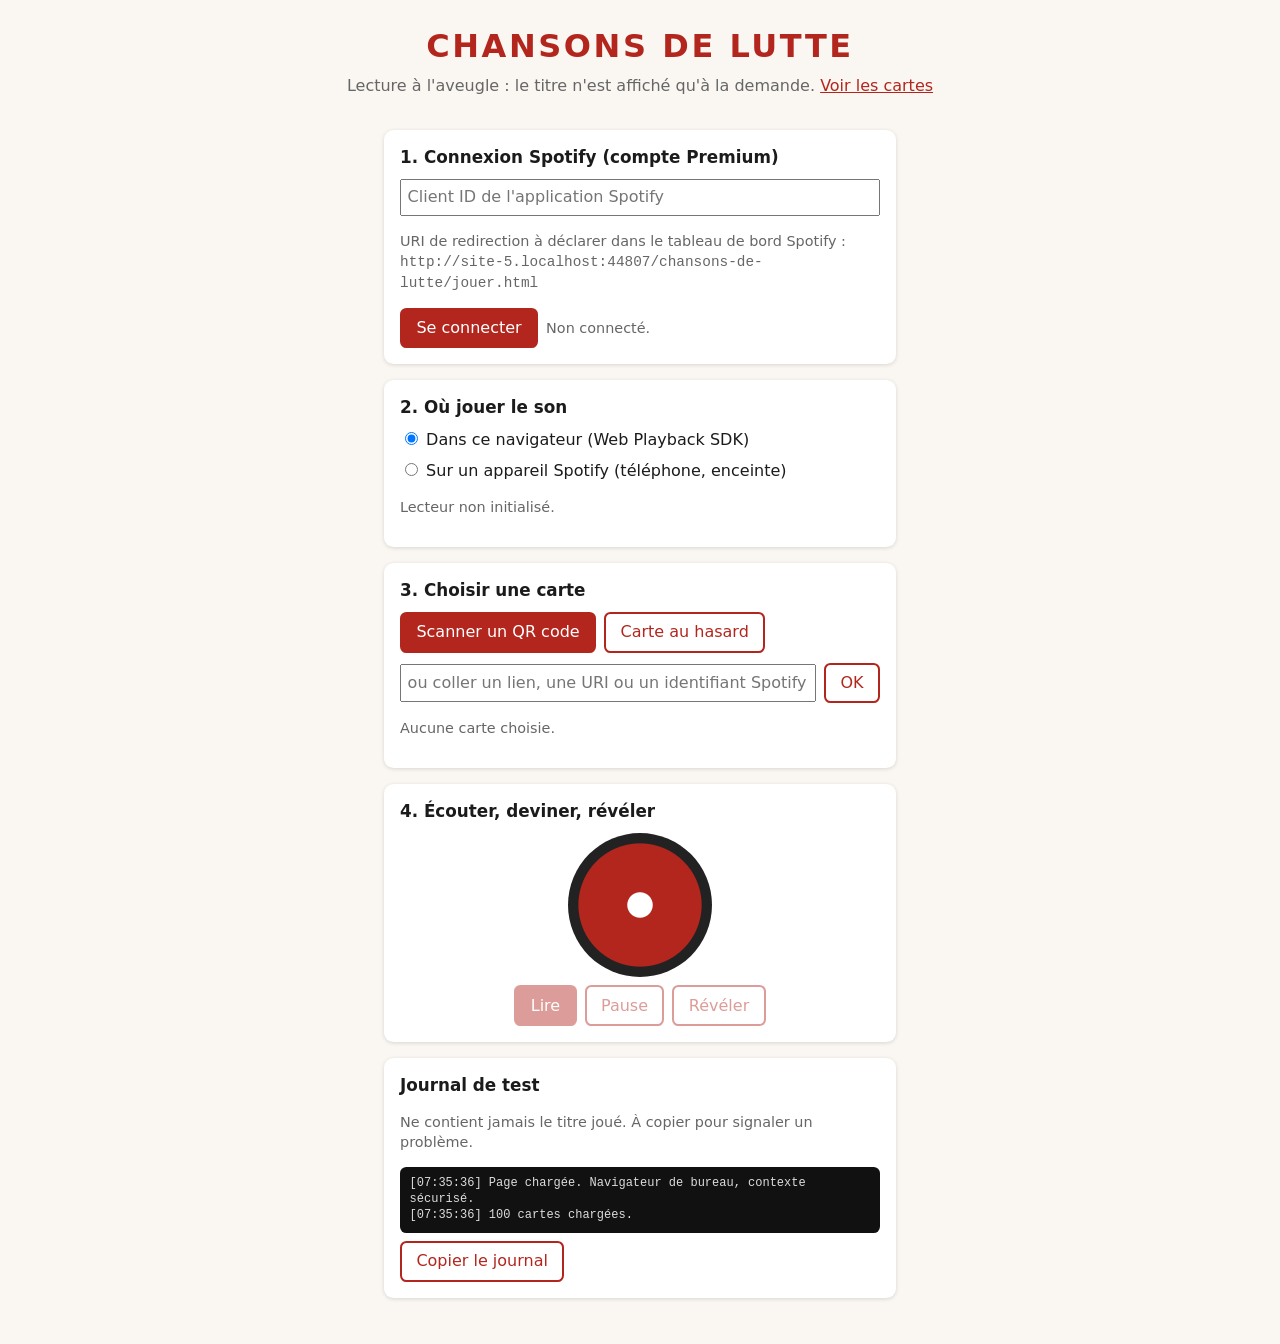
==== chansons-de-lutte/jouer.html @ a7c6dacf "Ajoute Chansons de lutte : CSV nettoyé, générateur de cartes, site et page de test Spotify - data/ch" ====
<!DOCTYPE html>
<html lang="fr">
<head>
<meta charset="utf-8">
<meta name="viewport" content="width=device-width, initial-scale=1">
<title>Chansons de lutte — jouer</title>
<link rel="stylesheet" href="style.css">
</head>
<body>
<header class="entete">
  <h1>Chansons de lutte</h1>
  <p>Lecture à l'aveugle : le titre n'est affiché qu'à la demande. <a href="./">Voir les cartes</a></p>
</header>

<main class="jeu">
  <section class="bloc" id="bloc-connexion">
    <h2>1. Connexion Spotify (compte Premium)</h2>
    <div class="ligne" id="ligne-client">
      <input type="text" id="client-id" placeholder="Client ID de l'application Spotify" autocomplete="off" spellcheck="false">
    </div>
    <p class="etat">URI de redirection à déclarer dans le tableau de bord Spotify :<br><code id="uri-redirection"></code></p>
    <div class="ligne">
      <button type="button" id="connexion">Se connecter</button>
      <button type="button" id="deconnexion" class="secondaire cache">Se déconnecter</button>
      <span class="etat" id="etat-connexion">Non connecté.</span>
    </div>
  </section>

  <section class="bloc">
    <h2>2. Où jouer le son</h2>
    <div class="ligne">
      <label><input type="radio" name="mode" value="sdk" checked> Dans ce navigateur (Web Playback SDK)</label>
      <label><input type="radio" name="mode" value="connect"> Sur un appareil Spotify (téléphone, enceinte)</label>
    </div>
    <div class="ligne" id="ligne-appareils" hidden>
      <select id="appareils"></select>
      <button type="button" id="rafraichir-appareils" class="secondaire">Actualiser</button>
    </div>
    <p class="etat" id="etat-lecteur">Lecteur non initialisé.</p>
  </section>

  <section class="bloc">
    <h2>3. Choisir une carte</h2>
    <div class="ligne">
      <button type="button" id="scanner">Scanner un QR code</button>
      <button type="button" id="hasard" class="secondaire">Carte au hasard</button>
    </div>
    <video id="video" class="cache" playsinline muted></video>
    <div class="ligne" style="margin-top:.6rem">
      <input type="text" id="saisie" placeholder="ou coller un lien, une URI ou un identifiant Spotify" spellcheck="false">
      <button type="button" id="valider" class="secondaire">OK</button>
    </div>
    <p class="etat" id="etat-carte">Aucune carte choisie.</p>
  </section>

  <section class="bloc">
    <h2>4. Écouter, deviner, révéler</h2>
    <div class="disque" id="disque" aria-hidden="true"></div>
    <div class="ligne" style="justify-content:center">
      <button type="button" id="lecture" disabled>Lire</button>
      <button type="button" id="pause" class="secondaire" disabled>Pause</button>
      <button type="button" id="reveler" class="secondaire" disabled>Révéler</button>
    </div>
    <div id="revelation" class="cache" style="text-align:center;margin-top:.8rem"></div>
  </section>

  <section class="bloc">
    <h2>Journal de test</h2>
    <p class="etat">Ne contient jamais le titre joué. À copier pour signaler un problème.</p>
    <div id="journal"></div>
    <div class="ligne" style="margin-top:.5rem"><button type="button" id="copier-journal" class="secondaire">Copier le journal</button></div>
  </section>
</main>

<script src="config.js"></script>
<script src="vendor/jsQR.js"></script>
<script src="jouer.js"></script>
</body>
</html>
---- chansons-de-lutte/style.css ----
:root { --rouge: #b3261e; --fond: #faf7f2; --texte: #1b1b1b; --gris: #666; }
* { box-sizing: border-box; }
body { margin: 0; font-family: system-ui, "Noto Sans", sans-serif; background: var(--fond); color: var(--texte); line-height: 1.4; }
a { color: var(--rouge); }
.entete { padding: 1.5rem 1rem 1rem; text-align: center; }
.entete h1 { margin: 0; color: var(--rouge); text-transform: uppercase; letter-spacing: .08em; }
.entete p { margin: .4rem auto 1rem; max-width: 40rem; color: var(--gris); }
.bouton, button { font: inherit; border: 2px solid var(--rouge); background: var(--rouge); color: #fff; padding: .45rem .9rem; border-radius: .4rem; cursor: pointer; text-decoration: none; display: inline-block; }
button.secondaire, .actions button { background: #fff; color: var(--rouge); }
button:disabled { opacity: .45; cursor: default; }
.filtres { display: flex; flex-wrap: wrap; gap: .6rem 1rem; align-items: center; justify-content: center; padding: .5rem 1rem 1rem; }
.filtres select { font: inherit; padding: .25rem; max-width: 14rem; }
.case { user-select: none; }
#compte { color: var(--gris); }
.grille { display: grid; grid-template-columns: repeat(auto-fill, minmax(190px, 1fr)); gap: 1rem; padding: 0 1rem 2rem; max-width: 1200px; margin: 0 auto; }
.carte { background: #fff; border-radius: .6rem; box-shadow: 0 1px 4px #0002; display: flex; flex-direction: column; aspect-ratio: 63 / 98; overflow: hidden; }
.face { flex: 1; display: flex; flex-direction: column; align-items: center; padding: .8rem; text-align: center; min-height: 0; }
.recto { background: var(--rouge); color: #fff; justify-content: center; gap: .6rem; }
.recto img { width: 80%; height: auto; background: #fff; border-radius: .3rem; }
.num { font-size: .8rem; }
.verso .lieu { font-size: .7rem; text-transform: uppercase; letter-spacing: .05em; color: var(--gris); }
.verso .annee { font-size: 2.6rem; font-weight: 800; color: var(--rouge); line-height: 1.1; margin-top: .3rem; }
.alerte { font-size: .65rem; color: var(--rouge); border: 1px solid var(--rouge); padding: 0 .3rem; }
.verso .titre { font-weight: 700; margin-top: .5rem; overflow-wrap: anywhere; }
.verso .artistes { font-size: .85rem; color: #333; overflow-wrap: anywhere; display: -webkit-box; -webkit-line-clamp: 3; -webkit-box-orient: vertical; overflow: hidden; }
.verso .contexte { font-size: .75rem; color: #333; overflow: auto; margin: .4rem 0; }
.verso .causes { margin-top: auto; font-size: .7rem; color: var(--gris); }
.explicite { font-size: .6rem; border: 1px solid currentColor; padding: 0 .2rem; margin-left: .3rem; vertical-align: middle; }
.actions { display: flex; justify-content: space-between; align-items: center; padding: .4rem .6rem; border-top: 1px solid #eee; }
.actions button { padding: .2rem .6rem; font-size: .85rem; }
.lien { font-size: .85rem; }
.pied { text-align: center; color: var(--gris); font-size: .8rem; padding: 1rem; }

/* Page jouer.html */
.jeu { max-width: 34rem; margin: 0 auto; padding: 0 1rem 2rem; }
.bloc { background: #fff; border-radius: .6rem; box-shadow: 0 1px 4px #0002; padding: 1rem; margin-bottom: 1rem; }
.bloc h2 { margin: 0 0 .6rem; font-size: 1.05rem; }
.ligne { display: flex; flex-wrap: wrap; gap: .5rem; align-items: center; }
.ligne input[type=text] { flex: 1; min-width: 12rem; font: inherit; padding: .35rem; }
.etat { font-size: .9rem; color: var(--gris); }
.disque { width: 9rem; height: 9rem; margin: .5rem auto; border-radius: 50%; background: radial-gradient(circle, #fff 0 12%, var(--rouge) 13% 60%, #222 61%); }
.disque.tourne { animation: tourne 3s linear infinite; }
@keyframes tourne { to { transform: rotate(360deg); } }
#video { width: 100%; border-radius: .4rem; background: #000; }
#journal { font: .75rem/1.3 ui-monospace, monospace; background: #111; color: #ddd; padding: .6rem; border-radius: .4rem; max-height: 16rem; overflow: auto; white-space: pre-wrap; }
.cache, [hidden] { display: none !important; }
#revelation .annee { font-size: 2.6rem; font-weight: 800; color: var(--rouge); }
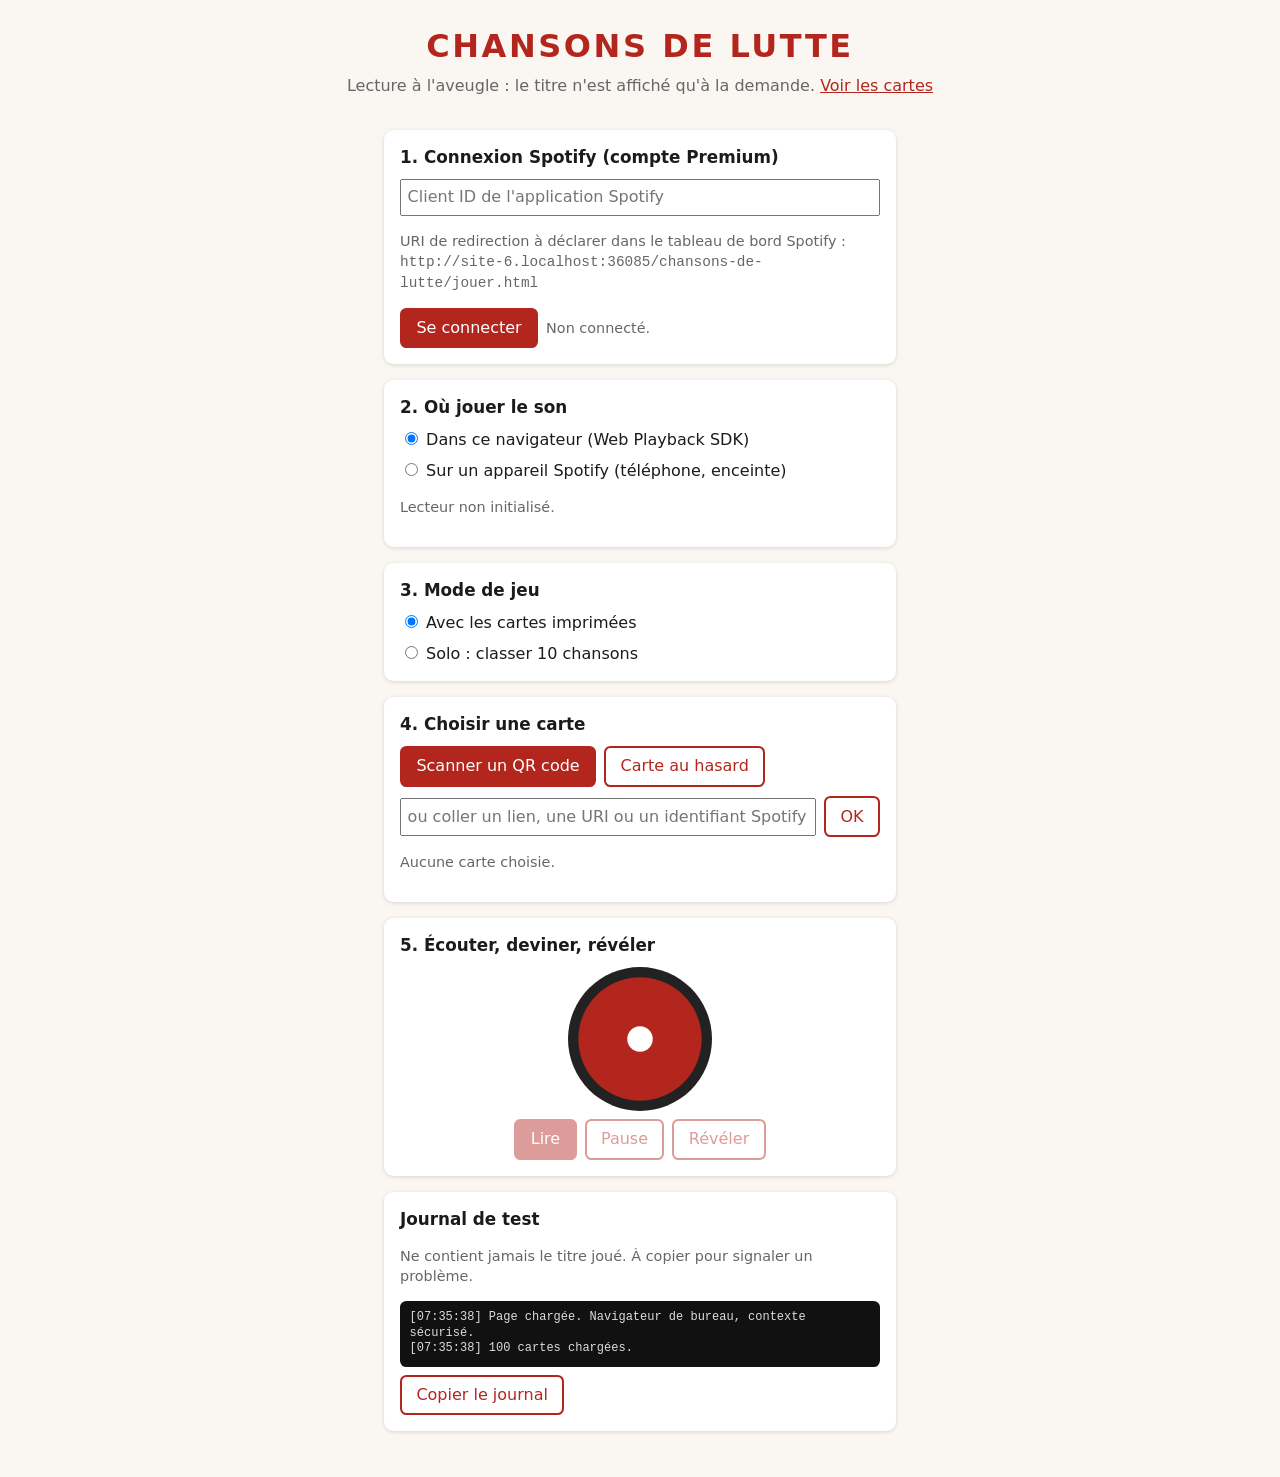
==== commit 7e5c2b26: "Ajoute le mode solo et l'histoire de chaque chanson - jouer.html : choix du mode de jeu ; mode solo " ====
--- a/chansons-de-lutte/jouer.html
+++ b/chansons-de-lutte/jouer.html
@@ -40,7 +40,16 @@
   </section>
 
   <section class="bloc">
-    <h2>3. Choisir une carte</h2>
+    <h2>3. Mode de jeu</h2>
+    <div class="ligne">
+      <label><input type="radio" name="jeu" value="cartes" checked> Avec les cartes imprimées</label>
+      <label><input type="radio" name="jeu" value="solo"> Solo : classer 10 chansons</label>
+    </div>
+  </section>
+
+  <div id="partie-cartes">
+  <section class="bloc">
+    <h2>4. Choisir une carte</h2>
     <div class="ligne">
       <button type="button" id="scanner">Scanner un QR code</button>
       <button type="button" id="hasard" class="secondaire">Carte au hasard</button>
@@ -54,15 +63,42 @@
   </section>
 
   <section class="bloc">
-    <h2>4. Écouter, deviner, révéler</h2>
+    <h2>5. Écouter, deviner, révéler</h2>
     <div class="disque" id="disque" aria-hidden="true"></div>
     <div class="ligne" style="justify-content:center">
       <button type="button" id="lecture" disabled>Lire</button>
       <button type="button" id="pause" class="secondaire" disabled>Pause</button>
       <button type="button" id="reveler" class="secondaire" disabled>Révéler</button>
     </div>
-    <div id="revelation" class="cache" style="text-align:center;margin-top:.8rem"></div>
+    <div id="revelation" class="cache revelation"></div>
   </section>
+  </div>
+
+  <div id="partie-solo" hidden>
+  <section class="bloc">
+    <h2>4. Solo</h2>
+    <p class="etat" id="solo-consigne">Écoutez chaque chanson et placez-la au bon endroit de votre ligne du temps. Objectif : 10 chansons bien placées, avec le moins d'erreurs possible.</p>
+    <div class="ligne">
+      <button type="button" id="solo-nouvelle">Nouvelle partie</button>
+      <span class="etat" id="solo-score"></span>
+    </div>
+  </section>
+
+  <section class="bloc" id="solo-jeu" hidden>
+    <div id="solo-mystere">
+      <div class="disque" id="solo-disque" aria-hidden="true"></div>
+      <div class="ligne" style="justify-content:center">
+        <button type="button" id="solo-lecture">Lire</button>
+        <button type="button" id="solo-pause" class="secondaire">Pause</button>
+      </div>
+      <p class="etat" id="solo-aide" style="text-align:center"></p>
+    </div>
+    <div id="solo-resultat" class="revelation" hidden></div>
+    <div class="ligne" style="justify-content:center"><button type="button" id="solo-suivante" hidden>Chanson suivante</button></div>
+    <h3 class="sous-titre">Ma ligne du temps</h3>
+    <ol id="solo-ligne" class="frise"></ol>
+  </section>
+  </div>
 
   <section class="bloc">
     <h2>Journal de test</h2>
@@ -75,5 +111,6 @@
 <script src="config.js"></script>
 <script src="vendor/jsQR.js"></script>
 <script src="jouer.js"></script>
+<script src="solo.js"></script>
 </body>
 </html>
--- a/chansons-de-lutte/style.css
+++ b/chansons-de-lutte/style.css
@@ -45,3 +45,29 @@
 #journal { font: .75rem/1.3 ui-monospace, monospace; background: #111; color: #ddd; padding: .6rem; border-radius: .4rem; max-height: 16rem; overflow: auto; white-space: pre-wrap; }
 .cache, [hidden] { display: none !important; }
 #revelation .annee { font-size: 2.6rem; font-weight: 800; color: var(--rouge); }
+
+/* Fiche révélée et histoire */
+.revelation { text-align: center; margin-top: .8rem; }
+.revelation .annee { font-size: 2.6rem; font-weight: 800; color: var(--rouge); line-height: 1.1; }
+.titre-fiche { display: block; font-size: 1.15rem; margin-top: .3rem; }
+.histoire { text-align: left; margin-top: .8rem; border-top: 1px solid #eee; padding-top: .5rem; }
+.histoire summary { font-weight: 700; cursor: pointer; color: var(--rouge); }
+.histoire p { margin: .5rem 0; }
+.alerte-texte { font-size: .8rem; color: var(--gris); font-style: italic; }
+.verso details.histoire { font-size: .75rem; margin-top: .4rem; }
+
+/* Solo */
+.sous-titre { font-size: 1rem; margin: 1rem 0 .4rem; }
+.verdict { font-weight: 800; font-size: 1.2rem; }
+.verdict.juste { color: #1b7a34; }
+.verdict.faux { color: var(--rouge); }
+.verdict.fin { color: var(--texte); margin-bottom: .6rem; }
+.frise { list-style: none; padding: 0; margin: 0; }
+.frise li { margin: .25rem 0; }
+.jalon { display: flex; gap: .7rem; align-items: baseline; background: var(--fond); border-left: 4px solid var(--rouge); padding: .35rem .6rem; border-radius: .3rem; }
+.jalon.nouveau { background: #e7f5ea; border-left-color: #1b7a34; }
+.annee-jalon { font-weight: 800; color: var(--rouge); min-width: 3rem; }
+.titre-jalon { font-size: .9rem; }
+.fente { text-align: center; }
+.fente button { width: 100%; padding: .2rem; border-style: dashed; }
+.carte.revelee { aspect-ratio: auto; min-height: 0; }
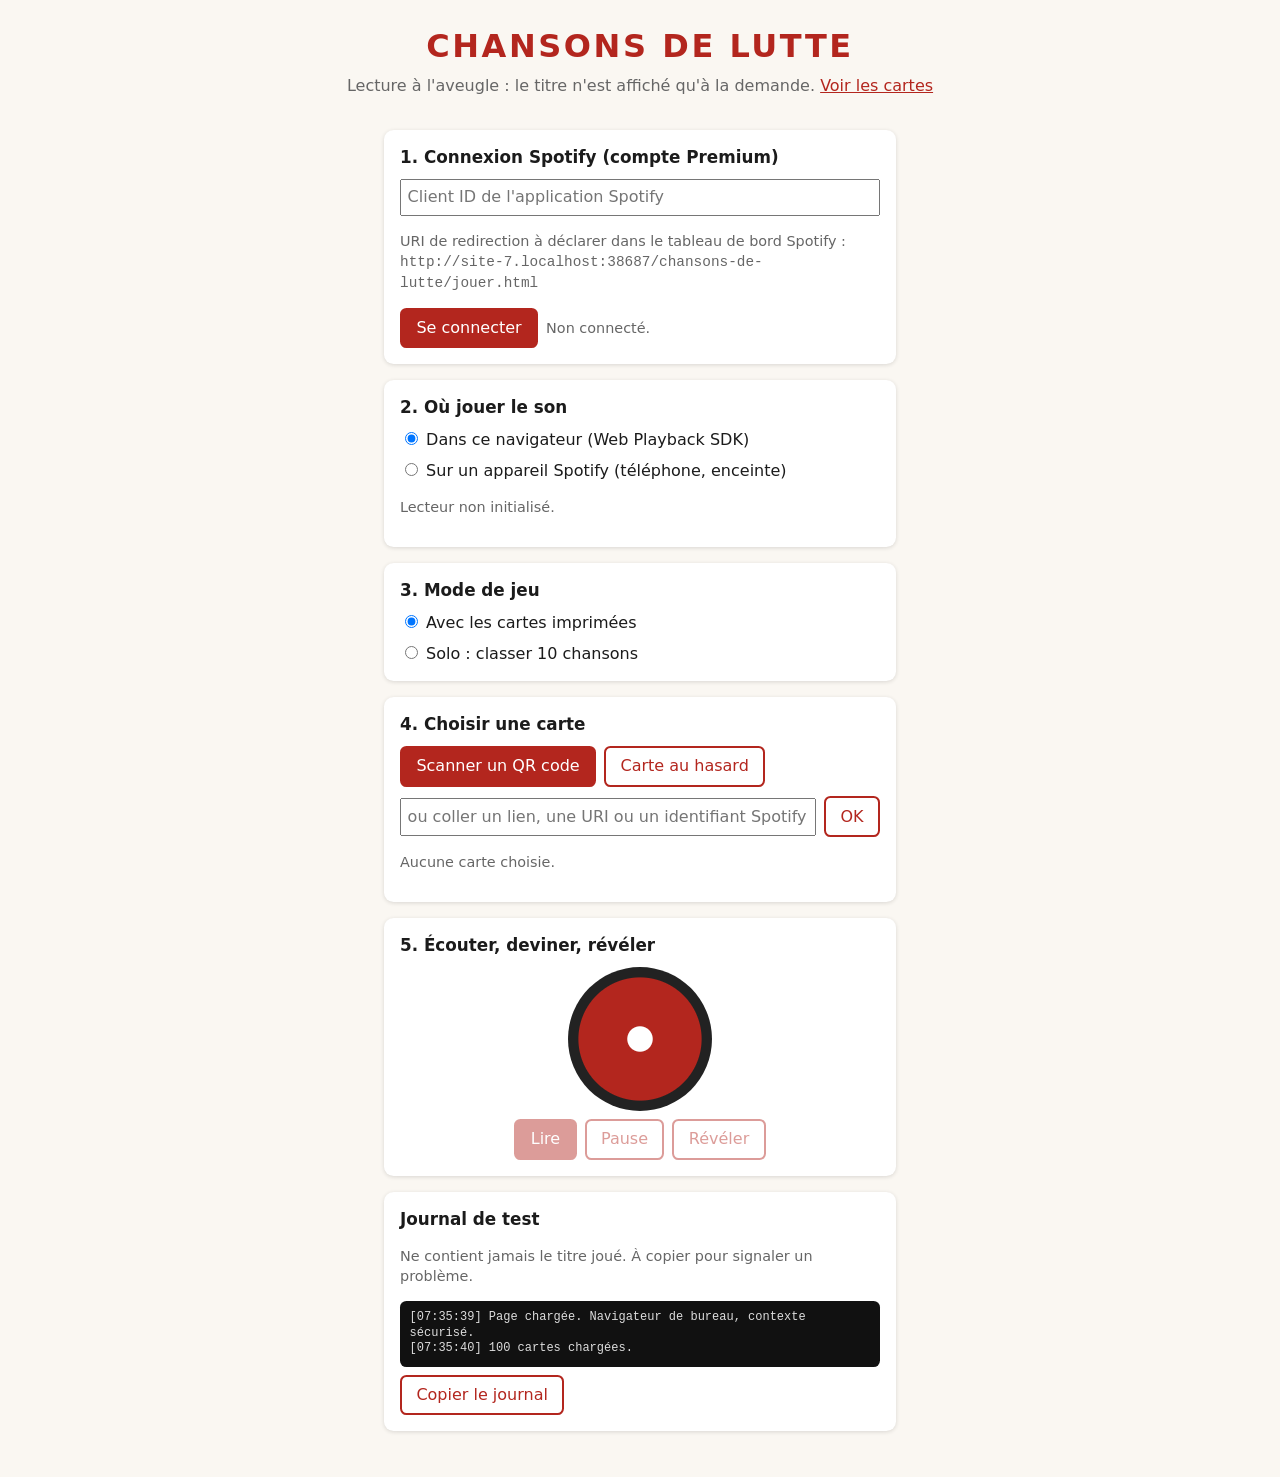
==== commit 2a4e4221: "Classe l'année d'écriture et signale les versions tardives - data/chansons.csv : colonnes annee_enre" ====
--- a/chansons-de-lutte/jouer.html
+++ b/chansons-de-lutte/jouer.html
@@ -65,6 +65,7 @@
   <section class="bloc">
     <h2>5. Écouter, deviner, révéler</h2>
     <div class="disque" id="disque" aria-hidden="true"></div>
+    <p class="badge-tardive" id="tardive" hidden><strong><svg class="sablier" viewBox="0 0 24 24" fill="none" stroke="currentColor" stroke-width="2.2" stroke-linecap="round" stroke-linejoin="round" aria-hidden="true"><path d="M6 3h12M6 21h12M7 3c0 5 5 6 5 9s-5 4-5 9M17 3c0 5-5 6-5 9s5 4 5 9"/></svg> Version tardive</strong> : la chanson a été écrite au moins 20 ans avant cet enregistrement.</p>
     <div class="ligne" style="justify-content:center">
       <button type="button" id="lecture" disabled>Lire</button>
       <button type="button" id="pause" class="secondaire" disabled>Pause</button>
@@ -77,7 +78,7 @@
   <div id="partie-solo" hidden>
   <section class="bloc">
     <h2>4. Solo</h2>
-    <p class="etat" id="solo-consigne">Écoutez chaque chanson et placez-la au bon endroit de votre ligne du temps. Objectif : 10 chansons bien placées, avec le moins d'erreurs possible.</p>
+    <p class="etat" id="solo-consigne">Écoutez chaque chanson et placez-la au bon endroit de votre ligne du temps. On classe l'année d'écriture de la chanson, pas celle de l'enregistrement : le sablier signale les versions enregistrées au moins 20 ans après l'écriture. Objectif : 10 chansons bien placées, avec le moins d'erreurs possible.</p>
     <div class="ligne">
       <button type="button" id="solo-nouvelle">Nouvelle partie</button>
       <span class="etat" id="solo-score"></span>
@@ -91,6 +92,7 @@
         <button type="button" id="solo-lecture">Lire</button>
         <button type="button" id="solo-pause" class="secondaire">Pause</button>
       </div>
+      <p class="badge-tardive" id="solo-tardive" hidden><strong><svg class="sablier" viewBox="0 0 24 24" fill="none" stroke="currentColor" stroke-width="2.2" stroke-linecap="round" stroke-linejoin="round" aria-hidden="true"><path d="M6 3h12M6 21h12M7 3c0 5 5 6 5 9s-5 4-5 9M17 3c0 5-5 6-5 9s5 4 5 9"/></svg> Version tardive</strong> : la chanson a été écrite au moins 20 ans avant cet enregistrement.</p>
       <p class="etat" id="solo-aide" style="text-align:center"></p>
     </div>
     <div id="solo-resultat" class="revelation" hidden></div>
--- a/chansons-de-lutte/style.css
+++ b/chansons-de-lutte/style.css
@@ -71,3 +71,9 @@
 .fente { text-align: center; }
 .fente button { width: 100%; padding: .2rem; border-style: dashed; }
 .carte.revelee { aspect-ratio: auto; min-height: 0; }
+
+/* Version tardive (écriture ≥ 20 ans avant l'enregistrement) */
+.sablier { width: 1.1em; height: 1.1em; vertical-align: -0.2em; }
+.badge-tardive { background: #fff4e5; border: 1px solid #e0a14a; color: #6b4300; border-radius: .4rem; padding: .4rem .6rem; font-size: .9rem; margin: .5rem 0; text-align: center; }
+.recto .tardive { background: #fff; color: var(--rouge); border-radius: 1rem; padding: .1rem .6rem; font-size: .75rem; font-weight: 700; }
+.version { font-size: .85rem; color: var(--gris); }
